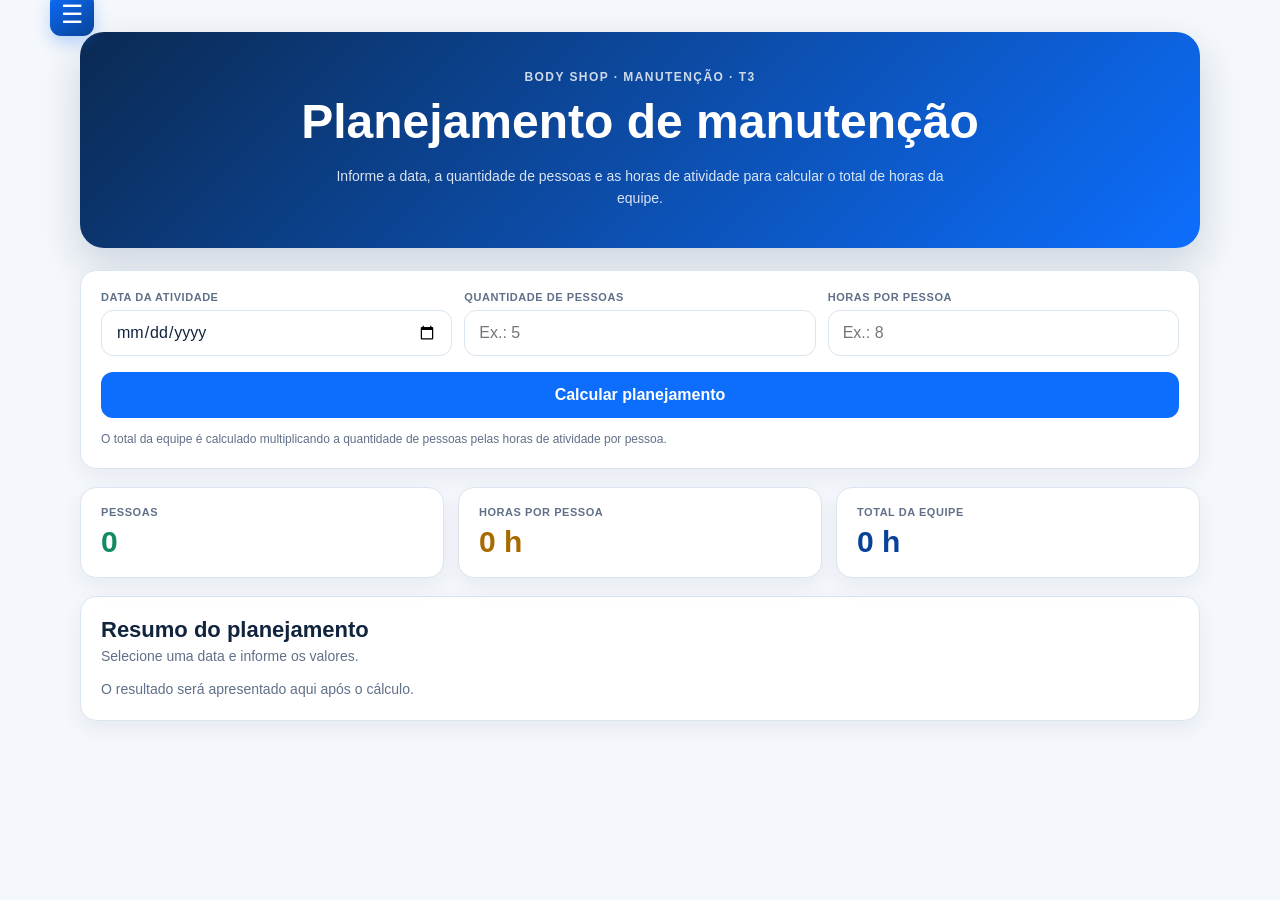
==== planejamento.html @ 840a7aef "Add files via upload" ====
<!DOCTYPE html>
<html lang="pt-BR">

<head>
    <meta charset="UTF-8">
    <meta name="viewport" content="width=device-width, initial-scale=1.0">

    <title>Planejamento de Manutenção</title>

    <link rel="stylesheet" href="style.css">

    <style>
        .planejamento-page {
            min-height: 100vh;
            padding: 16px 12px 40px;
            background: #f4f7fb;
            font-family: Poppins, Arial, sans-serif;
            color: #10243e;
        }

        .planejamento-shell {
            width: min(100%, 1120px);
            margin: 0 auto;
        }

        .menu-area {
            position: relative;
            margin-bottom: 16px;
        }

        .menu-btn {
            display: grid;
            place-items: center;
            width: 44px;
            height: 44px;
            color: #fff;
            background: linear-gradient(145deg, #0d6efd, #084298);
            border: 0;
            border-radius: 11px;
            box-shadow: 0 7px 15px rgba(13, 110, 253, .24);
            font-size: 25px;
            cursor: pointer;
        }

        .menu-lateral {
            position: absolute;
            top: 52px;
            left: 0;
            z-index: 10;
            display: none;
            width: 240px;
            padding: 8px;
            background: #fff;
            border: 1px solid #dbe5f0;
            border-radius: 13px;
            box-shadow: 0 16px 32px rgba(24, 55, 94, .16);
        }

        .menu-lateral.active {
            display: grid;
        }

        .menu-lateral a {
            padding: 12px;
            color: #213a59;
            border-radius: 8px;
            text-decoration: none;
            font-size: 13px;
            font-weight: 700;
        }

        .menu-lateral a:hover,
        .menu-lateral a[aria-current="page"] {
            color: #084298;
            background: #eef5ff;
        }

        .planejamento-hero {
            padding: 38px 28px;
            color: #fff;
            text-align: center;
            background: linear-gradient(135deg, #0b2a52, #0d6efd);
            border-radius: 24px;
            box-shadow: 0 18px 42px rgba(24, 55, 94, .18);
        }

        .planejamento-hero small {
            display: block;
            margin-bottom: 12px;
            font-size: 12px;
            font-weight: 700;
            letter-spacing: .12em;
            text-transform: uppercase;
            opacity: .8;
        }

        .planejamento-hero h1 {
            margin: 0;
            font-size: clamp(30px, 5vw, 48px);
            line-height: 1.1;
        }

        .planejamento-hero p {
            max-width: 650px;
            margin: 16px auto 0;
            color: rgba(255, 255, 255, .85);
            font-size: 14px;
            line-height: 1.6;
        }

        .formulario-planejamento {
            margin-top: 22px;
            padding: 20px;
            background: #fff;
            border: 1px solid #dbe5f0;
            border-radius: 16px;
            box-shadow: 0 8px 22px rgba(24, 55, 94, .06);
        }

        .campos-planejamento {
            display: grid;
            grid-template-columns: repeat(3, 1fr);
            gap: 12px;
        }

        .campo {
            display: grid;
            gap: 7px;
        }

        .campo label {
            color: #607089;
            font-size: 11px;
            font-weight: 700;
            letter-spacing: .05em;
            text-transform: uppercase;
        }

        .campo input {
            width: 100%;
            height: 46px;
            padding: 0 14px;
            color: #10243e;
            background: #fff;
            border: 1px solid #dbe5f0;
            border-radius: 12px;
            outline: none;
            font: inherit;
        }

        .campo input:focus {
            border-color: #0d6efd;
            box-shadow: 0 0 0 4px rgba(13, 110, 253, .14);
        }

        .botao-calcular {
            width: 100%;
            height: 46px;
            margin-top: 16px;
            color: #fff;
            background: #0d6efd;
            border: 0;
            border-radius: 12px;
            font: inherit;
            font-weight: 700;
            cursor: pointer;
        }

        .botao-calcular:hover {
            background: #084298;
        }

        .observacao {
            margin: 12px 0 0;
            color: #607089;
            font-size: 12px;
            line-height: 1.5;
        }

        .mensagem-erro {
            margin: 10px 0 0;
            color: #b42318;
            font-size: 13px;
            font-weight: 700;
        }

        .resumo-planejamento {
            display: grid;
            grid-template-columns: repeat(3, 1fr);
            gap: 14px;
            margin-top: 18px;
        }

        .card-resumo {
            padding: 18px 20px;
            background: #fff;
            border: 1px solid #dbe5f0;
            border-radius: 16px;
            box-shadow: 0 8px 22px rgba(24, 55, 94, .06);
        }

        .card-resumo span {
            display: block;
            color: #607089;
            font-size: 11px;
            font-weight: 700;
            letter-spacing: .05em;
            text-transform: uppercase;
        }

        .card-resumo strong {
            display: block;
            margin-top: 7px;
            color: #138a63;
            font-size: 30px;
        }

        .card-resumo:nth-child(2) strong {
            color: #a86b00;
        }

        .card-resumo:nth-child(3) strong {
            color: #084298;
        }

        .resultado-planejamento {
            margin-top: 18px;
            padding: 20px;
            background: #fff;
            border: 1px solid #dbe5f0;
            border-radius: 16px;
            box-shadow: 0 8px 22px rgba(24, 55, 94, .06);
        }

        .resultado-planejamento h2 {
            margin: 0;
            font-size: 22px;
        }

        .data-resultado {
            margin: 5px 0 0;
            color: #607089;
            font-size: 14px;
        }

        .descricao-resultado {
            margin: 14px 0 0;
            color: #607089;
            font-size: 14px;
            line-height: 1.6;
        }

        @media (max-width: 760px) {
            .campos-planejamento,
            .resumo-planejamento {
                grid-template-columns: 1fr;
            }

            .planejamento-hero {
                padding: 30px 20px;
                border-radius: 18px;
            }
        }
    </style>
</head>

<body>

    <main class="planejamento-page">

        <div class="planejamento-shell">

            <div class="menu-area">

                <button
                    type="button"
                    class="menu-btn"
                    onclick="toggleMenu()"
                    aria-label="Abrir menu"
                    aria-controls="menu"
                    aria-expanded="false">
                    ☰
                </button>

                <nav id="menu" class="menu-lateral">
                    <a href="index.html">Calculadora de Horas</a>
                    <a href="escala.html">Consulta de Escala</a>
                    <a href="planejamento.html" aria-current="page">
                        Planejamento Manutenção
                    </a>
                    <a href="sobre.html">Sobre</a>
                </nav>

            </div>

            <section class="planejamento-hero">
                <small>Body Shop · Manutenção · T3</small>

                <h1>Planejamento de manutenção</h1>

                <p>
                    Informe a data, a quantidade de pessoas e as horas de atividade
                    para calcular o total de horas da equipe.
                </p>
            </section>

            <form id="formPlanejamento" class="formulario-planejamento">

                <div class="campos-planejamento">

                    <div class="campo">
                        <label for="dataPlanejamento">
                            Data da atividade
                        </label>

                        <input
                            type="date"
                            id="dataPlanejamento"
                            required>
                    </div>

                    <div class="campo">
                        <label for="quantidadePessoas">
                            Quantidade de pessoas
                        </label>

                        <input
                            type="number"
                            id="quantidadePessoas"
                            min="0"
                            step="1"
                            placeholder="Ex.: 5"
                            required>
                    </div>

                    <div class="campo">
                        <label for="horasAtividade">
                            Horas por pessoa
                        </label>

                        <input
                            type="number"
                            id="horasAtividade"
                            min="0"
                            step="1"
                            placeholder="Ex.: 8"
                            required>
                    </div>

                </div>

                <button type="submit" class="botao-calcular">
                    Calcular planejamento
                </button>

                <p class="observacao">
                    O total da equipe é calculado multiplicando a quantidade de pessoas
                    pelas horas de atividade por pessoa.
                </p>

                <p id="mensagemErro" class="mensagem-erro" hidden>
                    Informe valores válidos maiores ou iguais a zero.
                </p>

            </form>

            <section class="resumo-planejamento">

                <div class="card-resumo">
                    <span>Pessoas</span>
                    <strong id="resultadoPessoas">0</strong>
                </div>

                <div class="card-resumo">
                    <span>Horas por pessoa</span>
                    <strong id="resultadoHoras">0 h</strong>
                </div>

                <div class="card-resumo">
                    <span>Total da equipe</span>
                    <strong id="resultadoTotal">0 h</strong>
                </div>

            </section>

            <section class="resultado-planejamento">

                <h2>Resumo do planejamento</h2>

                <p id="resultadoData" class="data-resultado">
                    Selecione uma data e informe os valores.
                </p>

                <p id="resultadoDescricao" class="descricao-resultado">
                    O resultado será apresentado aqui após o cálculo.
                </p>

            </section>

        </div>

    </main>

    <script>
        const formPlanejamento =
            document.getElementById("formPlanejamento");

        const dataPlanejamento =
            document.getElementById("dataPlanejamento");

        const quantidadePessoas =
            document.getElementById("quantidadePessoas");

        const horasAtividade =
            document.getElementById("horasAtividade");

        const mensagemErro =
            document.getElementById("mensagemErro");

        const resultadoPessoas =
            document.getElementById("resultadoPessoas");

        const resultadoHoras =
            document.getElementById("resultadoHoras");

        const resultadoTotal =
            document.getElementById("resultadoTotal");

        const resultadoData =
            document.getElementById("resultadoData");

        const resultadoDescricao =
            document.getElementById("resultadoDescricao");

        const hoje = new Date();

        const hojeFormatado = new Date(
            hoje.getTime() - hoje.getTimezoneOffset() * 60000
        ).toISOString().slice(0, 10);

        dataPlanejamento.value = hojeFormatado;

        function toggleMenu() {
            const menu = document.getElementById("menu");
            const button = document.querySelector(".menu-btn");

            const aberto = menu.classList.toggle("active");

            button.setAttribute("aria-expanded", aberto);
        }

        document.addEventListener("click", function (event) {
            const menu = document.getElementById("menu");
            const button = document.querySelector(".menu-btn");

            if (
                menu &&
                button &&
                !menu.contains(event.target) &&
                !button.contains(event.target)
            ) {
                menu.classList.remove("active");
                button.setAttribute("aria-expanded", "false");
            }
        });

        document.addEventListener("keydown", function (event) {
            if (event.key === "Escape") {
                const menu = document.getElementById("menu");
                const button = document.querySelector(".menu-btn");

                menu.classList.remove("active");
                button.setAttribute("aria-expanded", "false");
            }
        });

        formPlanejamento.addEventListener("submit", function (event) {
            event.preventDefault();

            const pessoas = Number(quantidadePessoas.value);
            const horas = Number(horasAtividade.value);
            const data = dataPlanejamento.value;

            if (
                !data ||
---- style.css ----
* {
    margin: 0;
    padding: 0;
    box-sizing: border-box;
}

:root {
    --azul-menu: #0d6efd;
    --azul-hover: #084298;
    --azul-texto: #17375e;
}

body {
    font-family: 'Poppins', sans-serif;
    background: #eef2f7;
}

.container {
    min-height: 100vh;
    display: flex;
    justify-content: center;
    align-items: center;
    padding: 20px;
}

.card-calculadora {
    width: 700px;
    padding: 50px 40px 40px;
    background: #ffffff;
    border-radius: 20px;
    box-shadow: 0 10px 30px rgba(0, 0, 0, .10);
}

/* BANNER */
.banner {
    position: relative;
    width: 100%;
    margin-top: 0;
    margin-bottom: 20px;
    overflow: visible;
    border-radius: 15px;
}

.banner img {
    display: block;
    width: 100%;
    height: 300px;
    object-fit: cover;
    border-radius: 15px;
}

/* BOTÃO MENOR */
.menu-btn {
    position: absolute;
    top: -40px;
    left: -30px;
    z-index: 30;
    width: 42px;
    height: 42px;
    display: flex;
    align-items: center;
    justify-content: center;
    background: var(--azul-menu);
    color: white;
    border: none;
    border-radius: 16px 0 10px 0;
    font-size: 21px;
    cursor: pointer;
    box-shadow: 0 4px 10px rgba(0, 0, 0, .25);
    transition: .3s;
}

.menu-btn:hover {
    background: var(--azul-hover);
    transform: scale(1.05);
}

/* MENU */
.menu-lateral {
    position: absolute;
    top: 5px;
    left: -30px;
    z-index: 25;
    width: 215px;
    padding: 8px;
    display: flex;
    flex-direction: column;
    gap: 3px;
    background: rgba(13, 110, 253, .97);
    border-radius: 0 0 14px 14px;
    box-shadow: 0 8px 18px rgba(0, 0, 0, .25);
    opacity: 0;
    visibility: hidden;
    pointer-events: none;
    transform: translateY(-8px);
    transition: .25s ease;
}

.menu-lateral.active {
    opacity: 1;
    visibility: visible;
    pointer-events: auto;
    transform: translateY(0);
}

.menu-lateral a {
    display: flex;
    align-items: center;
    min-height: 36px;
    padding: 8px 12px;
    color: white;
    text-decoration: none;
    border-radius: 8px;
    font-size: 13px;
    font-weight: 600;
    transition: .25s;
}

.menu-lateral a:hover {
    background: var(--azul-hover);
    padding-left: 17px;
}

/* TEXTO DO BANNER */
.texto-banner {
    position: absolute;
    top: 70%;
    left: 50%;
    transform: translate(-50%, -50%);
    width: 70%;
    text-align: center;
    color: white;
    text-shadow:
        2px 2px 6px rgba(0, 0, 0, .8),
        0 0 15px rgba(0, 0, 0, .5);
}

.texto-banner p {
    font-size: 20px;
    font-weight: 600;
    line-height: 1.3;
}

/* TÍTULO */
.card-header {
    margin-bottom: 35px;
    padding-bottom: 20px;
    text-align: center;
    border-bottom: 1px solid #e5e7eb;
}

.card-header h1 {
    color: var(--azul-texto);
    font-size: 42px;
    font-weight: 700;
}

/* CALCULADORA */
.conteudo-calculadora {
    display: flex;
    justify-content: center;
    align-items: flex-start;
    gap: 5px;
}

.cabecalho {
    display: flex;
    justify-content: center;
    gap: 28px;
    margin-bottom: 15px;
    font-size: 18px;
    font-weight: 500;
}

.linha {
    display: flex;
    align-items: center;
    gap: 4px;
    margin-bottom: 10px;
}

.linha input {
    width: 60px;
    height: 50px;
    text-align: center;
    font-size: 22px;
    border: 1px solid #d1d5db;
    border-radius: 6px;
}

.linha span {
    font-size: 25px;
}

/* RESULTADO */
.resultado-container {
    width: 220px;
    display: flex;
    flex-direction: column;
    align-items: center;
    margin-top: 187px;
}

.resultado-container h2 {
    margin-bottom: 10px;
}

#resultado {
    width: 180px;
    height: 100px;
    display: flex;
    align-items: center;
    justify-content: center;
    margin-bottom: 15px;
    background: white;
    border: 1px solid #d1d5db;
    border-radius: 8px;
    color: var(--azul-texto);
    font-size: 45px;
    font-weight: bold;
}

#btnLimpar {
    width: 170px;
    height: 45px;
    border: none;
    border-radius: 4px;
    background: var(--azul-menu);
    color: white;
    font-size: 18px;
    cursor: pointer;
}

#btnLimpar:hover {
    background: var(--azul-hover);
}

/* ASSINATURA */
.assinatura {
    width: 100%;
    display: flex;
    justify-content: space-between;
    align-items: center;
    margin-top: 25px;
    padding-top: 20px;
    border-top: 1px solid #e5e7eb;
    color: #64748b;
    font-size: 13px;
}

.logo-gm {
    width: 90px;
    height: 90px;
    object-fit: contain;
}

.logo-manutencao {
    width: 70px;
    height: 70px;
    object-fit: contain;
}

/* BOTÕES */
.btn-sobre,
.btn-voltar {
    display: inline-block;
    padding: 6px 14px;
    background: var(--azul-texto);
    color: white;
    text-decoration: none;
    border-radius: 6px;
    font-size: 13px;
    font-weight: 500;
}

.btn-sobre:hover,
.btn-voltar:hover {
    background: var(--azul-menu);
}

/* CARDS TRABALHANDO E FOLGA */
.summary {
    display: grid;
    gap: 14px;
    margin: 22px 0 18px;
}


.metric {
    min-height: 100px;
    padding: 18px 20px;
    background: #ffffff;
    border: 1px solid #dbe5f0;
    border-radius: 16px;
}

.metric-label {
    color: #607089;
    font-size: 12px;
    font-weight: 700;
    text-transform: uppercase;
}

.metric-value {
    margin-top: 7px;
    color: var(--azul-texto);
    font-size: 30px;
    font-weight: 800;
}

/* CELULAR */
@media (max-width: 768px) {
    .card-calculadora {
        width: 100%;
        padding: 45px 15px 15px;
    }

    .banner img {
        height: 180px;
    }

    .menu-btn {
        top: -35px;
        left: 0;
    }

    .menu-lateral {
        top: 5px;
        left: 0;
        width: 210px;
    }

    .texto-banner {
        width: 80%;
        top: 65%;
    }

    .texto-banner p {
        font-size: 15px;
    }

    .card-header h1 {
        font-size: 26px;
    }

    .conteudo-calculadora {
        gap: 10px;
    }

    .resultado-container {
        width: 140px;
        margin-top: 225px;
    }

    #resultado {
        width: 120px;
        height: 60px;
        font-size: 28px;
    }

    #btnLimpar {
        width: 120px;
        height: 35px;
        font-size: 14px;
    }

    .assinatura {
        font-size: 10px;
    }
/* CORREÇÃO DEFINITIVA DOS CARTÕES */

.summary {
  display: flex !important;
  flex-direction: row !important;
  flex-wrap: nowrap !important;
  width: 100% !important;
  gap: 8px !important;
  margin: 16px 0 14px !important;
}

.summary > .metric {
  flex: 1 1 0 !important;
  width: 50% !important;
  min-width: 0 !important;
  min-height: 78px !important;
  padding: 12px !important;
  border-radius: 12px !important;
  overflow: hidden;
}

.summary .metric-label {
  display: flex;
  align-items: center;
  gap: 4px;
  font-size: 10px;
  line-height: 1.2;
  white-space: nowrap;
}

.summary .metric-value {
  margin-top: 4px;
  font-size: 25px;
  line-height: 1;
}

.summary .info {
  width: 15px;
  height: 15px;
  font-size: 10px;
  flex-shrink: 0;
}
}
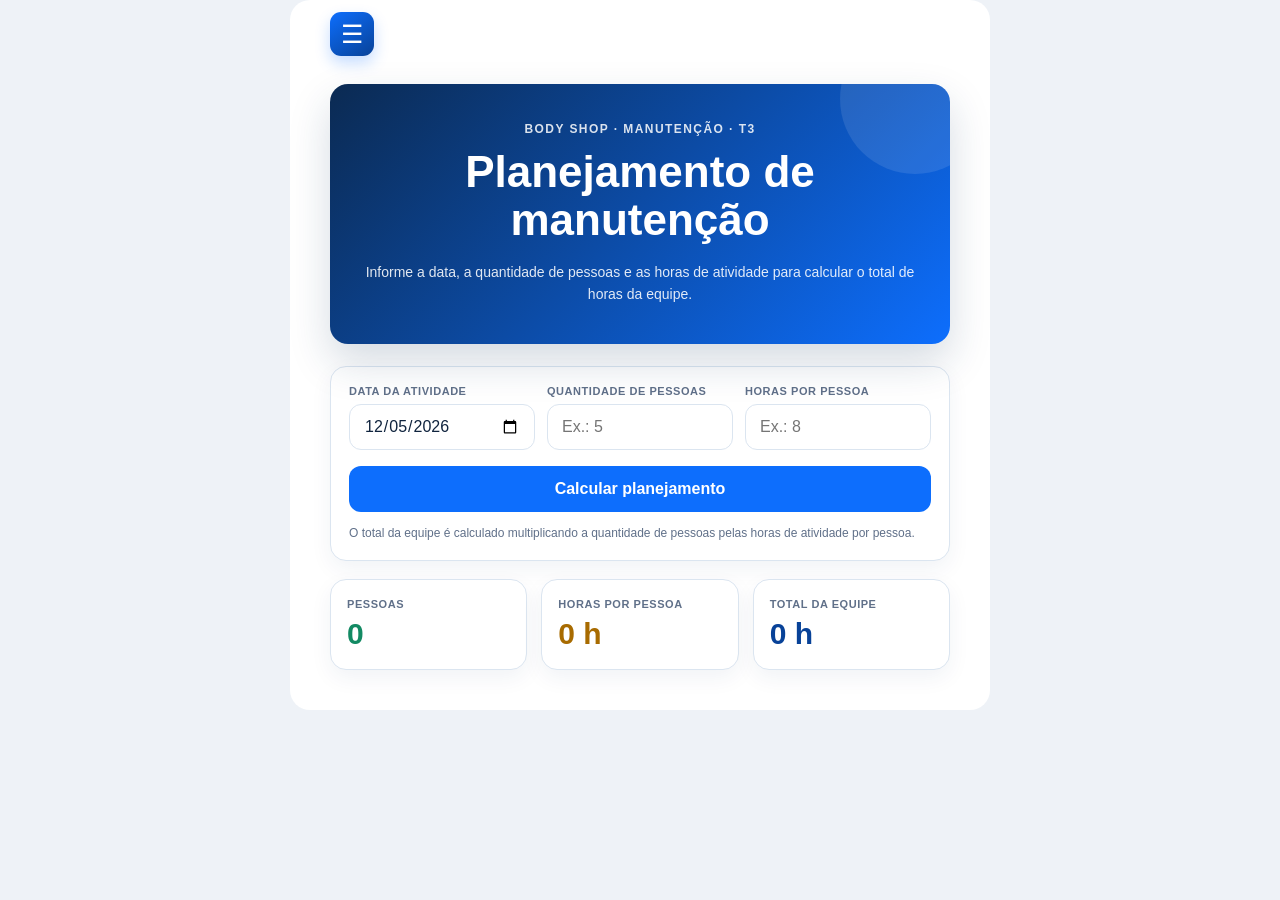
==== commit 6d81f71b: "Add files via upload" ====
--- a/planejamento.html
+++ b/planejamento.html
@@ -10,29 +10,53 @@
     <link rel="stylesheet" href="style.css">
 
     <style>
+        * {
+            box-sizing: border-box;
+        }
+
         .planejamento-page {
             min-height: 100vh;
-            padding: 16px 12px 40px;
-            background: #f4f7fb;
+            padding: 0 20px 40px;
+            background: #eef2f7;
             font-family: Poppins, Arial, sans-serif;
             color: #10243e;
         }
 
         .planejamento-shell {
-            width: min(100%, 1120px);
+            position: relative;
+            width: min(100%, 700px);
             margin: 0 auto;
+            padding: 12px 40px 40px;
+            background: #fff;
+            border-radius: 20px;
         }
 
         .menu-area {
-            position: relative;
-            margin-bottom: 16px;
+            position: relative !important;
+            top: auto !important;
+            right: auto !important;
+            bottom: auto !important;
+            left: auto !important;
+            z-index: 1000;
+            width: 100%;
+            height: 44px;
+            margin: 0 0 28px !important;
+            padding: 0 !important;
+            overflow: visible !important;
         }
 
         .menu-btn {
-            display: grid;
+            position: relative !important;
+            top: auto !important;
+            right: auto !important;
+            bottom: auto !important;
+            left: auto !important;
+            display: grid !important;
             place-items: center;
-            width: 44px;
-            height: 44px;
+            width: 44px !important;
+            height: 44px !important;
+            margin: 0 !important;
+            padding: 0 !important;
             color: #fff;
             background: linear-gradient(145deg, #0d6efd, #084298);
             border: 0;
@@ -40,15 +64,22 @@
             box-shadow: 0 7px 15px rgba(13, 110, 253, .24);
             font-size: 25px;
             cursor: pointer;
+            transform: none !important;
+        }
+
+        .menu-btn:hover {
+            background: #084298;
         }
 
         .menu-lateral {
-            position: absolute;
-            top: 52px;
-            left: 0;
-            z-index: 10;
+            position: absolute !important;
+            top: 52px !important;
+            left: 0 !important;
+            right: auto !important;
+            z-index: 9999 !important;
             display: none;
             width: 240px;
+            margin: 0 !important;
             padding: 8px;
             background: #fff;
             border: 1px solid #dbe5f0;
@@ -57,7 +88,7 @@
         }
 
         .menu-lateral.active {
-            display: grid;
+            display: grid !important;
         }
 
         .menu-lateral a {
@@ -76,12 +107,32 @@
         }
 
         .planejamento-hero {
-            padding: 38px 28px;
+            position: relative;
+            overflow: hidden;
+            padding: 38px 24px;
             color: #fff;
             text-align: center;
             background: linear-gradient(135deg, #0b2a52, #0d6efd);
-            border-radius: 24px;
+            border-radius: 18px;
             box-shadow: 0 18px 42px rgba(24, 55, 94, .18);
+        }
+
+        .planejamento-hero::after {
+            content: "";
+            position: absolute;
+            top: -60px;
+            right: -40px;
+            width: 150px;
+            height: 150px;
+            background: rgba(255, 255, 255, .10);
+            border-radius: 50%;
+        }
+
+        .planejamento-hero small,
+        .planejamento-hero h1,
+        .planejamento-hero p {
+            position: relative;
+            z-index: 1;
         }
 
         .planejamento-hero small {
@@ -91,26 +142,26 @@
             font-weight: 700;
             letter-spacing: .12em;
             text-transform: uppercase;
-            opacity: .8;
+            opacity: .85;
         }
 
         .planejamento-hero h1 {
             margin: 0;
-            font-size: clamp(30px, 5vw, 48px);
+            font-size: clamp(30px, 5vw, 44px);
             line-height: 1.1;
         }
 
         .planejamento-hero p {
-            max-width: 650px;
+            max-width: 600px;
             margin: 16px auto 0;
-            color: rgba(255, 255, 255, .85);
+            color: rgba(255, 255, 255, .88);
             font-size: 14px;
             line-height: 1.6;
         }
 
         .formulario-planejamento {
             margin-top: 22px;
-            padding: 20px;
+            padding: 18px;
             background: #fff;
             border: 1px solid #dbe5f0;
             border-radius: 16px;
@@ -192,7 +243,7 @@
         }
 
         .card-resumo {
-            padding: 18px 20px;
+            padding: 18px 16px;
             background: #fff;
             border: 1px solid #dbe5f0;
             border-radius: 16px;
@@ -223,34 +274,16 @@
             color: #084298;
         }
 
-        .resultado-planejamento {
-            margin-top: 18px;
-            padding: 20px;
-            background: #fff;
-            border: 1px solid #dbe5f0;
-            border-radius: 16px;
-            box-shadow: 0 8px 22px rgba(24, 55, 94, .06);
-        }
-
-        .resultado-planejamento h2 {
-            margin: 0;
-            font-size: 22px;
-        }
-
-        .data-resultado {
-            margin: 5px 0 0;
-            color: #607089;
-            font-size: 14px;
-        }
-
-        .descricao-resultado {
-            margin: 14px 0 0;
-            color: #607089;
-            font-size: 14px;
-            line-height: 1.6;
-        }
-
         @media (max-width: 760px) {
+            .planejamento-page {
+                padding: 0 12px 30px;
+            }
+
+            .planejamento-shell {
+                width: 100%;
+                padding: 12px 20px 32px;
+            }
+
             .campos-planejamento,
             .resumo-planejamento {
                 grid-template-columns: 1fr;
@@ -260,6 +293,10 @@
                 padding: 30px 20px;
                 border-radius: 18px;
             }
+
+            .menu-lateral {
+                width: 220px;
+            }
         }
     </style>
 </head>
@@ -275,7 +312,7 @@
                 <button
                     type="button"
                     class="menu-btn"
-                    onclick="toggleMenu()"
+                    id="menuBtn"
                     aria-label="Abrir menu"
                     aria-controls="menu"
                     aria-expanded="false">
@@ -283,17 +320,27 @@
                 </button>
 
                 <nav id="menu" class="menu-lateral">
-                    <a href="index.html">Calculadora de Horas</a>
-                    <a href="escala.html">Consulta de Escala</a>
+                    <a href="index.html">
+                        Calculadora de horas
+                    </a>
+
+                    <a href="escala.html">
+                        Consulta de escala
+                    </a>
+
                     <a href="planejamento.html" aria-current="page">
-                        Planejamento Manutenção
+                        Planejamento de manutenção
                     </a>
-                    <a href="sobre.html">Sobre</a>
+
+                    <a href="sobre.html">
+                        Sobre
+                    </a>
                 </nav>
 
             </div>
 
             <section class="planejamento-hero">
+
                 <small>Body Shop · Manutenção · T3</small>
 
                 <h1>Planejamento de manutenção</h1>
@@ -302,6 +349,7 @@
                     Informe a data, a quantidade de pessoas e as horas de atividade
                     para calcular o total de horas da equipe.
                 </p>
+
             </section>
 
             <form id="formPlanejamento" class="formulario-planejamento">
@@ -383,25 +431,14 @@
 
             </section>
 
-            <section class="resultado-planejamento">
-
-                <h2>Resumo do planejamento</h2>
-
-                <p id="resultadoData" class="data-resultado">
-                    Selecione uma data e informe os valores.
-                </p>
-
-                <p id="resultadoDescricao" class="descricao-resultado">
-                    O resultado será apresentado aqui após o cálculo.
-                </p>
-
-            </section>
-
         </div>
 
     </main>
 
     <script>
+        const menu = document.getElementById("menu");
+        const menuBtn = document.getElementById("menuBtn");
+
         const formPlanejamento =
             document.getElementById("formPlanejamento");
 
@@ -426,51 +463,40 @@
         const resultadoTotal =
             document.getElementById("resultadoTotal");
 
-        const resultadoData =
-            document.getElementById("resultadoData");
-
-        const resultadoDescricao =
-            document.getElementById("resultadoDescricao");
-
-        const hoje = new Date();
-
-        const hojeFormatado = new Date(
-            hoje.getTime() - hoje.getTimezoneOffset() * 60000
-        ).toISOString().slice(0, 10);
-
-        dataPlanejamento.value = hojeFormatado;
-
-        function toggleMenu() {
-            const menu = document.getElementById("menu");
-            const button = document.querySelector(".menu-btn");
+        function obterDataAtual() {
+            const hoje = new Date();
+
+            const ano = hoje.getFullYear();
+            const mes = String(hoje.getMonth() + 1).padStart(2, "0");
+            const dia = String(hoje.getDate()).padStart(2, "0");
+
+            return `${ano}-${mes}-${dia}`;
+        }
+
+        dataPlanejamento.value = obterDataAtual();
+
+        menuBtn.addEventListener("click", function (event) {
+            event.stopPropagation();
 
             const aberto = menu.classList.toggle("active");
 
-            button.setAttribute("aria-expanded", aberto);
-        }
+            menuBtn.setAttribute("aria-expanded", aberto);
+        });
 
         document.addEventListener("click", function (event) {
-            const menu = document.getElementById("menu");
-            const button = document.querySelector(".menu-btn");
-
             if (
-                menu &&
-                button &&
                 !menu.contains(event.target) &&
-                !button.contains(event.target)
+                !menuBtn.contains(event.target)
             ) {
                 menu.classList.remove("active");
-                button.setAttribute("aria-expanded", "false");
+                menuBtn.setAttribute("aria-expanded", "false");
             }
         });
 
         document.addEventListener("keydown", function (event) {
             if (event.key === "Escape") {
-                const menu = document.getElementById("menu");
-                const button = document.querySelector(".menu-btn");
-
                 menu.classList.remove("active");
-                button.setAttribute("aria-expanded", "false");
+                menuBtn.setAttribute("aria-expanded", "false");
             }
         });
 
@@ -481,6 +507,28 @@
             const horas = Number(horasAtividade.value);
             const data = dataPlanejamento.value;
 
-            if (
-                !data ||
-             +            const valoresValidos =
+                data &&
+                Number.isFinite(pessoas) &&
+                Number.isFinite(horas) &&
+                pessoas >= 0 &&
+                horas >= 0;
+
+            if (!valoresValidos) {
+                mensagemErro.hidden = false;
+                return;
+            }
+
+            mensagemErro.hidden = true;
+
+            const totalHoras = pessoas * horas;
+
+            resultadoPessoas.textContent = pessoas;
+            resultadoHoras.textContent = `${horas} h`;
+            resultadoTotal.textContent = `${totalHoras} h`;
+        });
+    </script>
+
+</body>
+
+</html>
--- a/style.css
+++ b/style.css
@@ -11,7 +11,7 @@
 }
 
 body {
-    font-family: 'Poppins', sans-serif;
+    font-family: "Poppins", sans-serif;
     background: #eef2f7;
 }
 
@@ -19,23 +19,87 @@
     min-height: 100vh;
     display: flex;
     justify-content: center;
-    align-items: center;
+    align-items: flex-start;
     padding: 20px;
 }
 
 .card-calculadora {
     width: 700px;
-    padding: 50px 40px 40px;
+    padding: 12px 40px 40px;
     background: #ffffff;
     border-radius: 20px;
     box-shadow: 0 10px 30px rgba(0, 0, 0, .10);
 }
 
+/* MENU */
+
+.menu-area {
+    position: relative;
+    z-index: 1000;
+    width: 100%;
+    height: 44px;
+    margin-bottom: 18px;
+}
+
+.menu-btn {
+    position: relative;
+    z-index: 30;
+    display: grid;
+    place-items: center;
+    width: 44px;
+    height: 44px;
+    padding: 0;
+    color: #ffffff;
+    background: linear-gradient(145deg, #0d6efd, #084298);
+    border: none;
+    border-radius: 11px;
+    box-shadow: 0 7px 15px rgba(13, 110, 253, .24);
+    font-size: 25px;
+    line-height: 1;
+    cursor: pointer;
+}
+
+.menu-btn:hover {
+    background: var(--azul-hover);
+}
+
+.menu-lateral {
+    position: absolute;
+    top: 52px;
+    left: 0;
+    z-index: 9999;
+    display: none;
+    width: 230px;
+    padding: 8px;
+    background: #ffffff;
+    border: 1px solid #dbe5f0;
+    border-radius: 13px;
+    box-shadow: 0 16px 32px rgba(24, 55, 94, .16);
+}
+
+.menu-lateral.active {
+    display: grid;
+}
+
+.menu-lateral a {
+    padding: 12px;
+    color: #213a59;
+    border-radius: 8px;
+    text-decoration: none;
+    font-size: 13px;
+    font-weight: 600;
+}
+
+.menu-lateral a:hover {
+    color: var(--azul-hover);
+    background: #eef5ff;
+}
+
 /* BANNER */
+
 .banner {
     position: relative;
     width: 100%;
-    margin-top: 0;
     margin-bottom: 20px;
     overflow: visible;
     border-radius: 15px;
@@ -49,90 +113,17 @@
     border-radius: 15px;
 }
 
-/* BOTÃO MENOR */
-.menu-btn {
-    position: absolute;
-    top: -40px;
-    left: -30px;
-    z-index: 30;
-    width: 42px;
-    height: 42px;
-    display: flex;
-    align-items: center;
-    justify-content: center;
-    background: var(--azul-menu);
-    color: white;
-    border: none;
-    border-radius: 16px 0 10px 0;
-    font-size: 21px;
-    cursor: pointer;
-    box-shadow: 0 4px 10px rgba(0, 0, 0, .25);
-    transition: .3s;
-}
-
-.menu-btn:hover {
-    background: var(--azul-hover);
-    transform: scale(1.05);
-}
-
-/* MENU */
-.menu-lateral {
-    position: absolute;
-    top: 5px;
-    left: -30px;
-    z-index: 25;
-    width: 215px;
-    padding: 8px;
-    display: flex;
-    flex-direction: column;
-    gap: 3px;
-    background: rgba(13, 110, 253, .97);
-    border-radius: 0 0 14px 14px;
-    box-shadow: 0 8px 18px rgba(0, 0, 0, .25);
-    opacity: 0;
-    visibility: hidden;
-    pointer-events: none;
-    transform: translateY(-8px);
-    transition: .25s ease;
-}
-
-.menu-lateral.active {
-    opacity: 1;
-    visibility: visible;
-    pointer-events: auto;
-    transform: translateY(0);
-}
-
-.menu-lateral a {
-    display: flex;
-    align-items: center;
-    min-height: 36px;
-    padding: 8px 12px;
-    color: white;
-    text-decoration: none;
-    border-radius: 8px;
-    font-size: 13px;
-    font-weight: 600;
-    transition: .25s;
-}
-
-.menu-lateral a:hover {
-    background: var(--azul-hover);
-    padding-left: 17px;
-}
-
-/* TEXTO DO BANNER */
 .texto-banner {
     position: absolute;
     top: 70%;
     left: 50%;
-    transform: translate(-50%, -50%);
     width: 70%;
-    text-align: center;
-    color: white;
+    color: #ffffff;
+    text-align: center;
     text-shadow:
         2px 2px 6px rgba(0, 0, 0, .8),
         0 0 15px rgba(0, 0, 0, .5);
+    transform: translate(-50%, -50%);
 }
 
 .texto-banner p {
@@ -142,6 +133,7 @@
 }
 
 /* TÍTULO */
+
 .card-header {
     margin-bottom: 35px;
     padding-bottom: 20px;
@@ -156,27 +148,49 @@
 }
 
 /* CALCULADORA */
+
 .conteudo-calculadora {
-    display: flex;
+    display: grid;
+    grid-template-columns: 180px 180px;
     justify-content: center;
-    align-items: flex-start;
-    gap: 5px;
-}
+    align-items: start;
+    column-gap: 20px;
+}
+
+.inputs {
+    width: 180px;
+}
+
+/* CABEÇALHO */
 
 .cabecalho {
-    display: flex;
-    justify-content: center;
-    gap: 28px;
-    margin-bottom: 15px;
+    display: grid;
+    grid-template-columns: 60px 8px 60px;
+    column-gap: 4px;
+    width: 136px;
+    margin: 0 auto 15px;
+    text-align: center;
     font-size: 18px;
     font-weight: 500;
 }
 
+.cabecalho span:first-child {
+    grid-column: 1;
+}
+
+.cabecalho span:last-child {
+    grid-column: 3;
+}
+
+/* LINHAS */
+
 .linha {
-    display: flex;
+    display: grid;
+    grid-template-columns: 60px 8px 60px;
+    column-gap: 4px;
+    width: 136px;
     align-items: center;
-    gap: 4px;
-    margin-bottom: 10px;
+    margin: 0 auto 10px;
 }
 
 .linha input {
@@ -189,12 +203,15 @@
 }
 
 .linha span {
+    width: 8px;
+    text-align: center;
     font-size: 25px;
 }
 
 /* RESULTADO */
+
 .resultado-container {
-    width: 220px;
+    width: 180px;
     display: flex;
     flex-direction: column;
     align-items: center;
@@ -206,27 +223,27 @@
 }
 
 #resultado {
-    width: 180px;
-    height: 100px;
+    width: 160px;
+    height: 90px;
     display: flex;
     align-items: center;
     justify-content: center;
     margin-bottom: 15px;
-    background: white;
+    background: #ffffff;
     border: 1px solid #d1d5db;
     border-radius: 8px;
     color: var(--azul-texto);
-    font-size: 45px;
+    font-size: 42px;
     font-weight: bold;
 }
 
 #btnLimpar {
-    width: 170px;
+    width: 160px;
     height: 45px;
     border: none;
     border-radius: 4px;
     background: var(--azul-menu);
-    color: white;
+    color: #ffffff;
     font-size: 18px;
     cursor: pointer;
 }
@@ -236,11 +253,13 @@
 }
 
 /* ASSINATURA */
+
 .assinatura {
     width: 100%;
-    display: flex;
-    justify-content: space-between;
+    display: grid;
+    grid-template-columns: 1fr auto 1fr;
     align-items: center;
+    gap: 16px;
     margin-top: 25px;
     padding-top: 20px;
     border-top: 1px solid #e5e7eb;
@@ -248,43 +267,58 @@
     font-size: 13px;
 }
 
+.assinatura span {
+    justify-self: center;
+    text-align: center;
+    white-space: nowrap;
+}
+
 .logo-gm {
+    justify-self: start;
     width: 90px;
     height: 90px;
     object-fit: contain;
 }
 
 .logo-manutencao {
+    justify-self: end;
     width: 70px;
     height: 70px;
     object-fit: contain;
 }
 
 /* BOTÕES */
+
 .btn-sobre,
 .btn-voltar {
     display: inline-block;
     padding: 6px 14px;
     background: var(--azul-texto);
-    color: white;
+    color: #ffffff;
     text-decoration: none;
     border-radius: 6px;
     font-size: 13px;
     font-weight: 500;
 }
 
+.btn-sobre {
+    display: block;
+    width: max-content;
+    margin: 20px auto 0;
+}
+
 .btn-sobre:hover,
 .btn-voltar:hover {
     background: var(--azul-menu);
 }
 
-/* CARDS TRABALHANDO E FOLGA */
+/* CARDS */
+
 .summary {
     display: grid;
     gap: 14px;
     margin: 22px 0 18px;
 }
-
 
 .metric {
     min-height: 100px;
@@ -308,31 +342,30 @@
     font-weight: 800;
 }
 
-/* CELULAR */
+/* RESPONSIVIDADE */
+
 @media (max-width: 768px) {
+    .container {
+        align-items: flex-start;
+        padding: 12px;
+    }
+
     .card-calculadora {
         width: 100%;
-        padding: 45px 15px 15px;
+        padding: 12px 15px 15px;
     }
 
     .banner img {
         height: 180px;
     }
 
-    .menu-btn {
-        top: -35px;
-        left: 0;
-    }
-
     .menu-lateral {
-        top: 5px;
-        left: 0;
         width: 210px;
     }
 
     .texto-banner {
+        top: 65%;
         width: 80%;
-        top: 65%;
     }
 
     .texto-banner p {
@@ -344,73 +377,48 @@
     }
 
     .conteudo-calculadora {
-        gap: 10px;
+        grid-template-columns: 150px 150px;
+        column-gap: 12px;
+    }
+
+    .inputs {
+        width: 150px;
     }
 
     .resultado-container {
-        width: 140px;
+        width: 150px;
         margin-top: 225px;
     }
 
     #resultado {
-        width: 120px;
+        width: 135px;
         height: 60px;
         font-size: 28px;
     }
 
     #btnLimpar {
-        width: 120px;
+        width: 135px;
         height: 35px;
         font-size: 14px;
     }
 
     .assinatura {
+        grid-template-columns: 60px 1fr 60px;
+        gap: 8px;
         font-size: 10px;
     }
-/* CORREÇÃO DEFINITIVA DOS CARTÕES */
-
-.summary {
-  display: flex !important;
-  flex-direction: row !important;
-  flex-wrap: nowrap !important;
-  width: 100% !important;
-  gap: 8px !important;
-  margin: 16px 0 14px !important;
-}
-
-.summary > .metric {
-  flex: 1 1 0 !important;
-  width: 50% !important;
-  min-width: 0 !important;
-  min-height: 78px !important;
-  padding: 12px !important;
-  border-radius: 12px !important;
-  overflow: hidden;
-}
-
-.summary .metric-label {
-  display: flex;
-  align-items: center;
-  gap: 4px;
-  font-size: 10px;
-  line-height: 1.2;
-  white-space: nowrap;
-}
-
-.summary .metric-value {
-  margin-top: 4px;
-  font-size: 25px;
-  line-height: 1;
-}
-
-.summary .info {
-  width: 15px;
-  height: 15px;
-  font-size: 10px;
-  flex-shrink: 0;
-}
-}
-
-
-
-
+
+    .assinatura span {
+        white-space: normal;
+    }
+
+    .logo-gm {
+        width: 60px;
+        height: 60px;
+    }
+
+    .logo-manutencao {
+        width: 55px;
+        height: 55px;
+    }
+}
